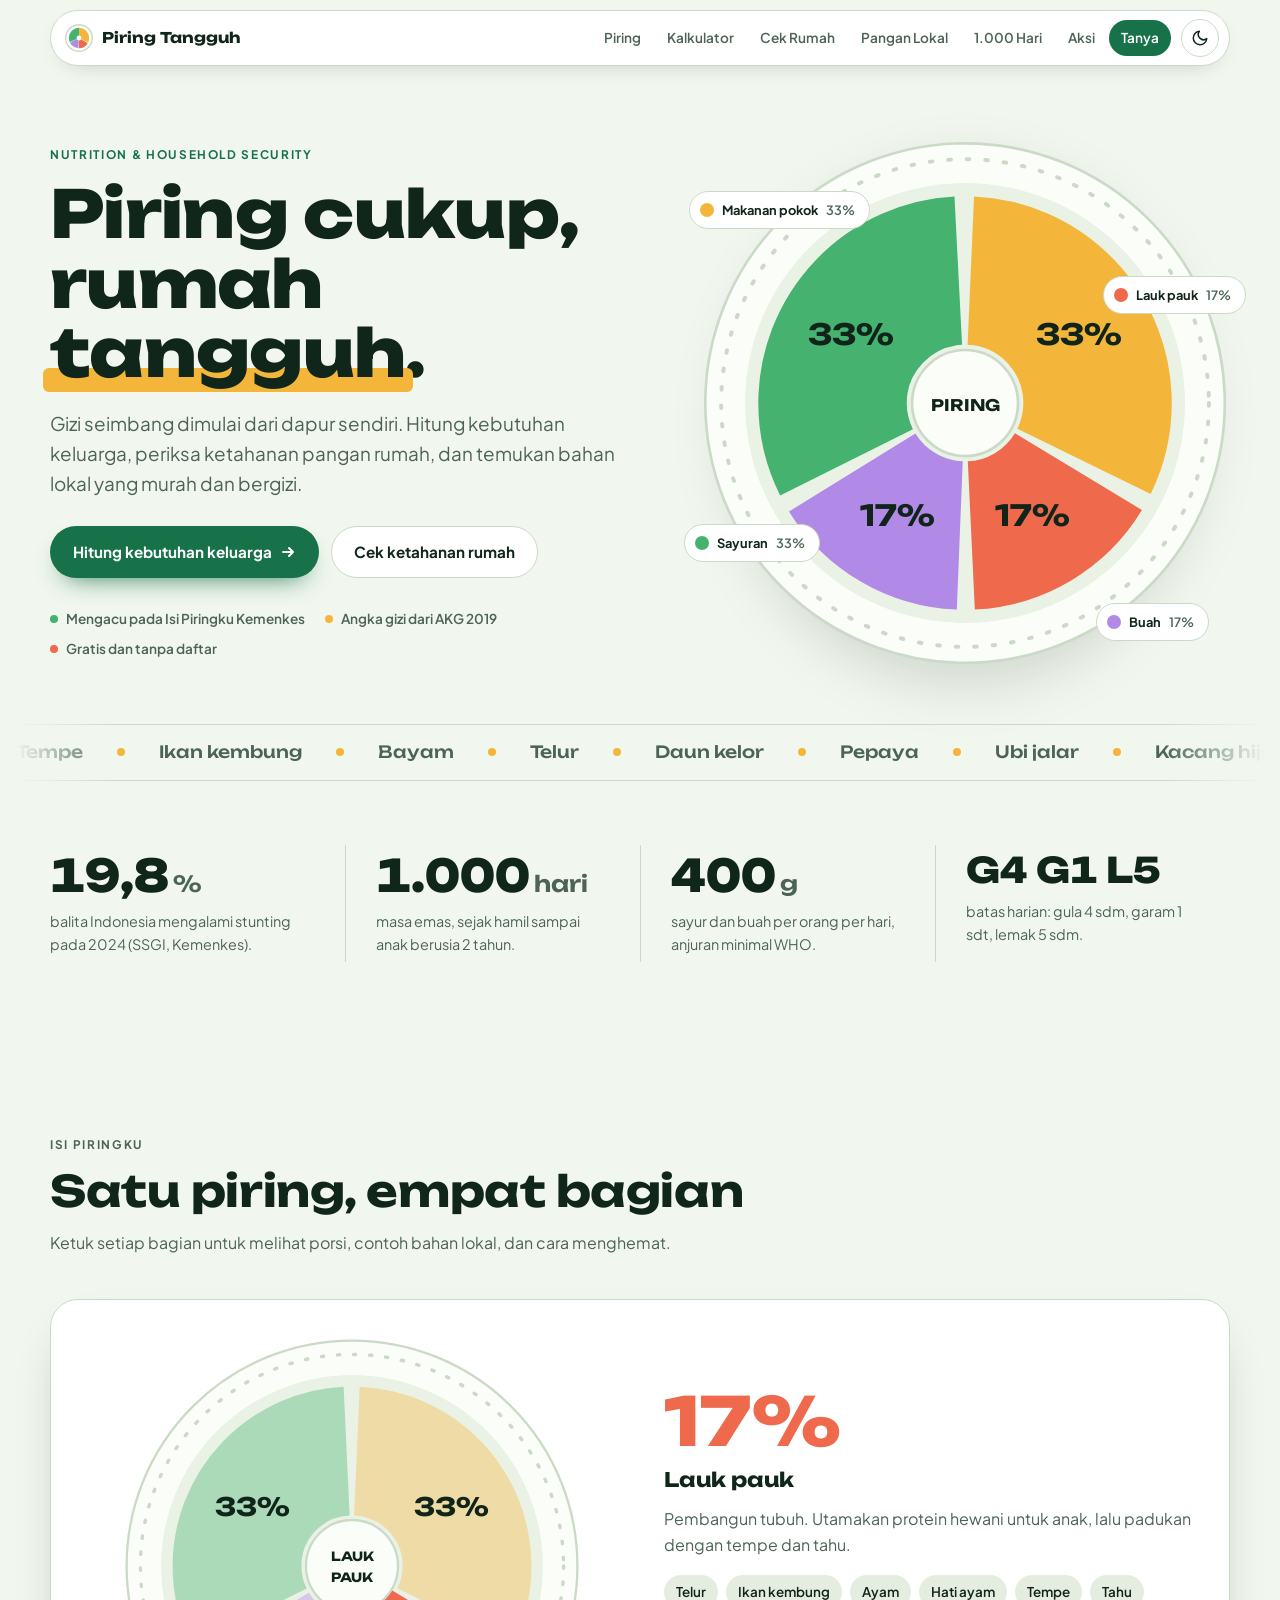
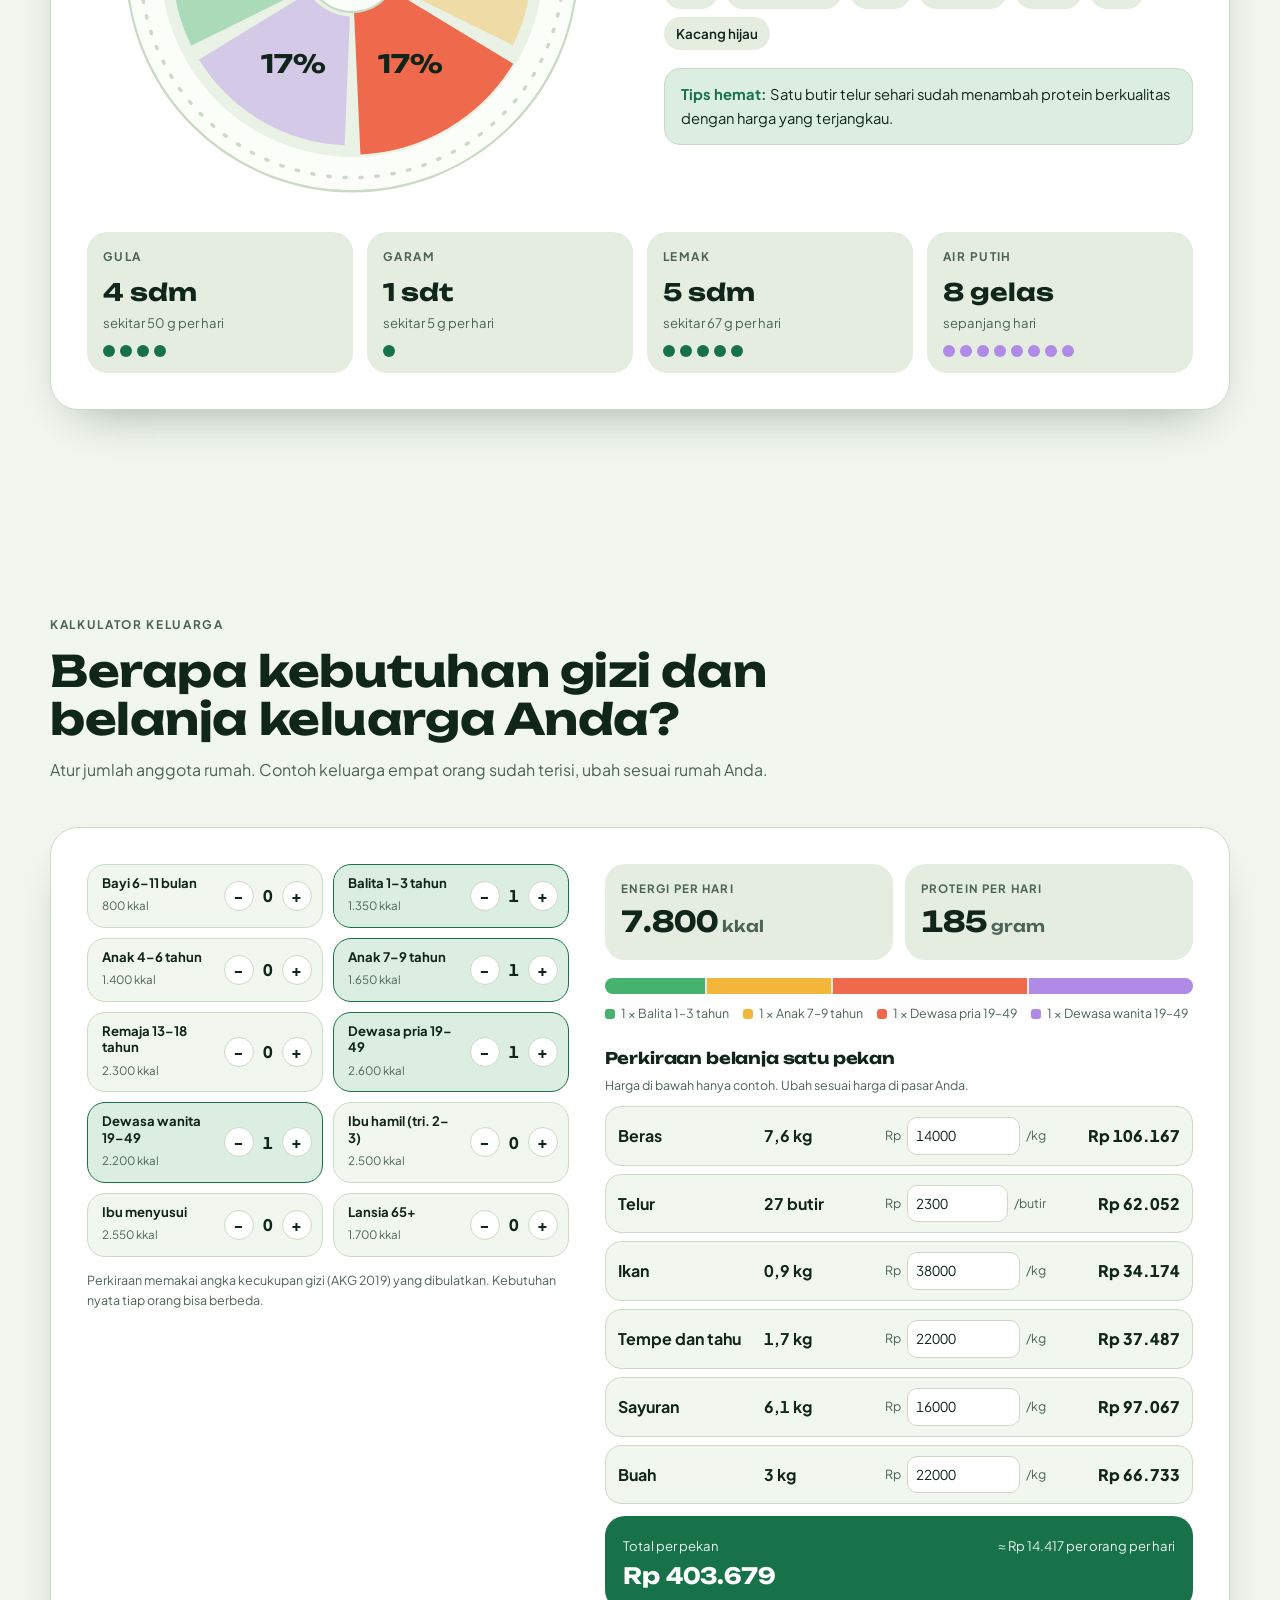
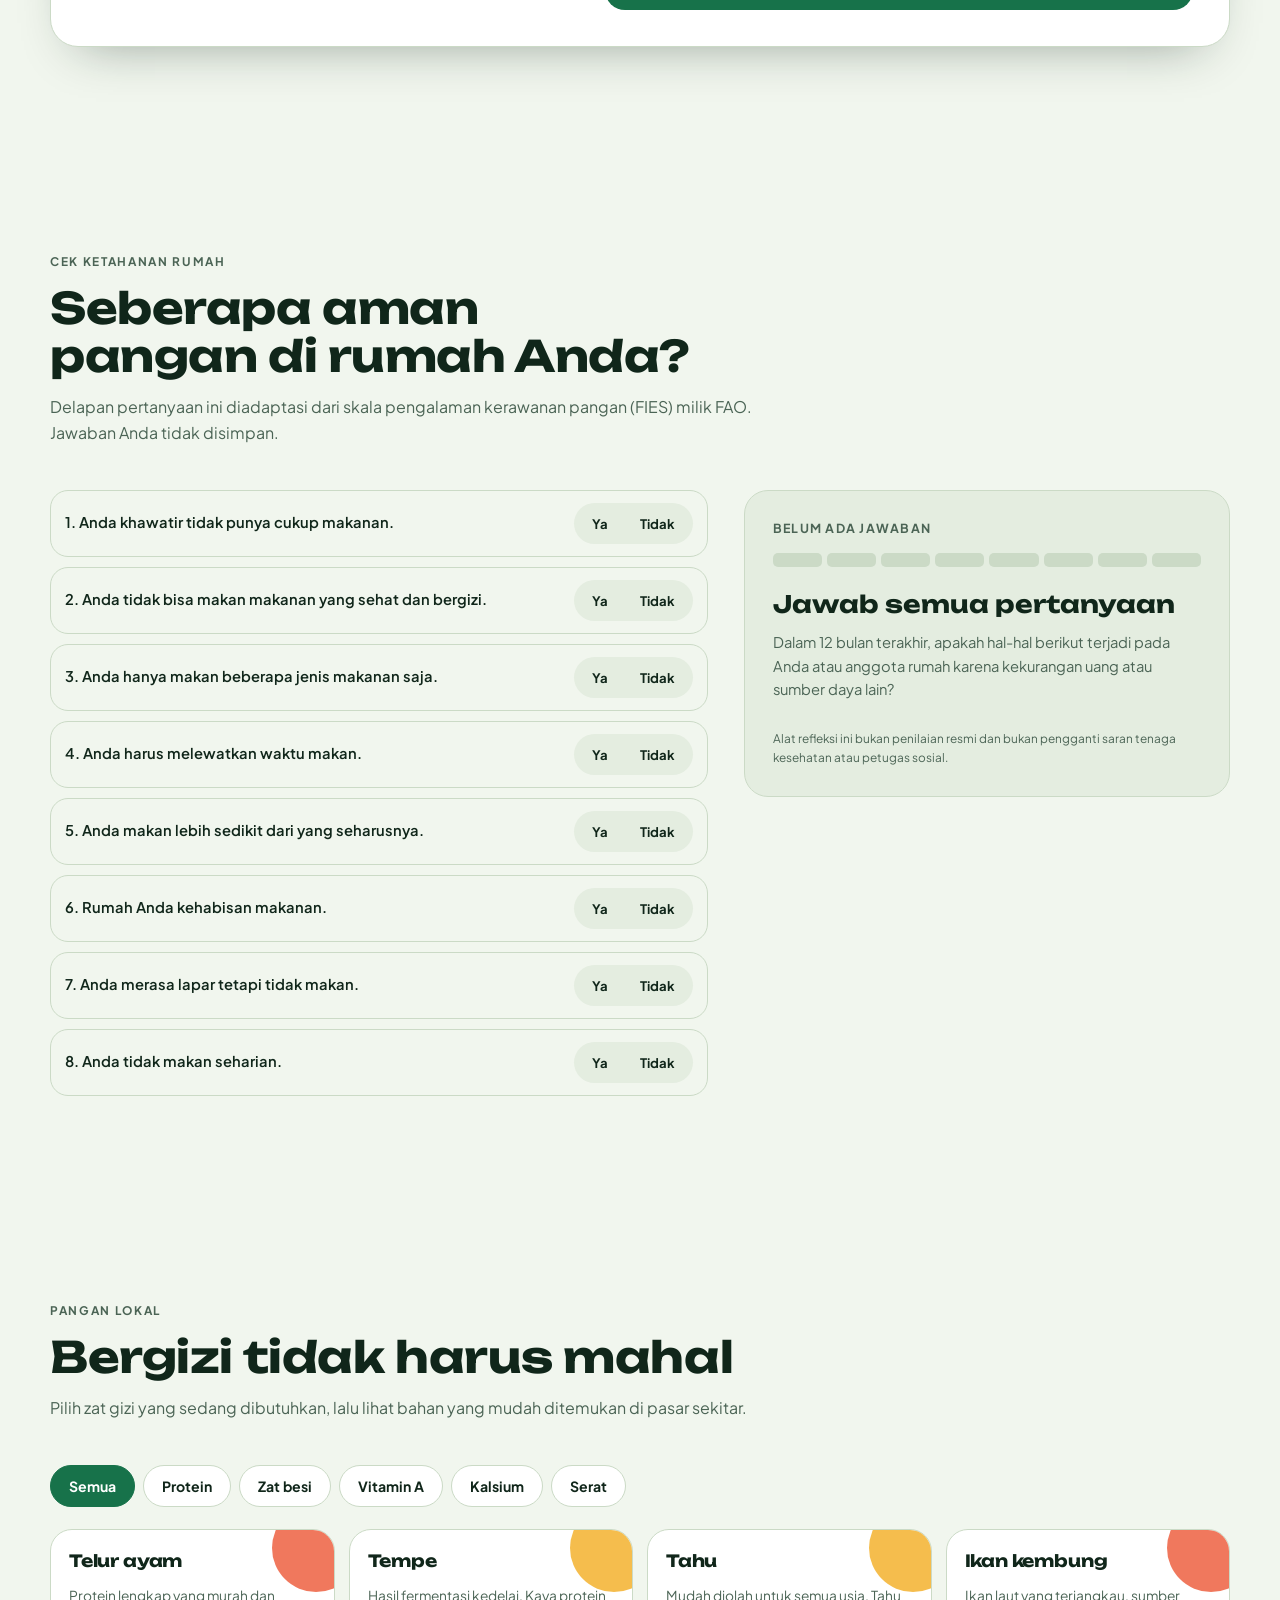
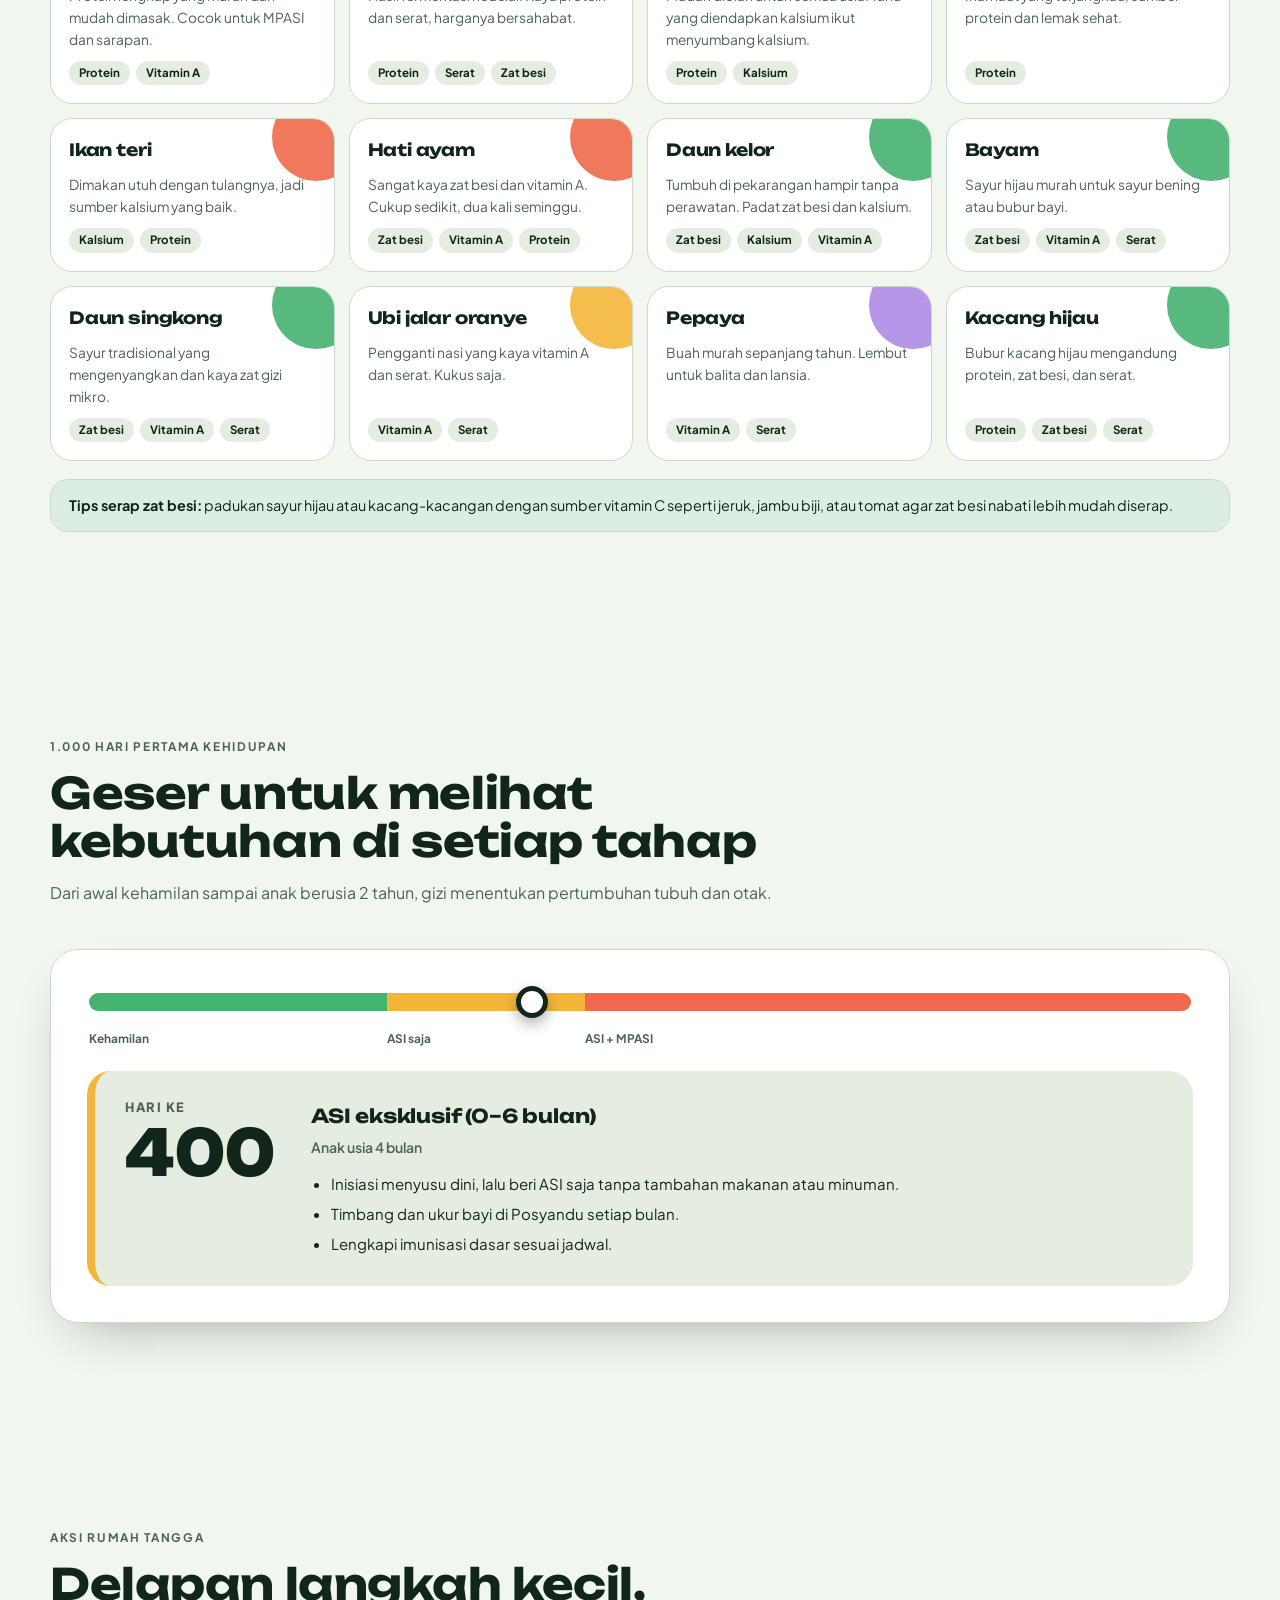
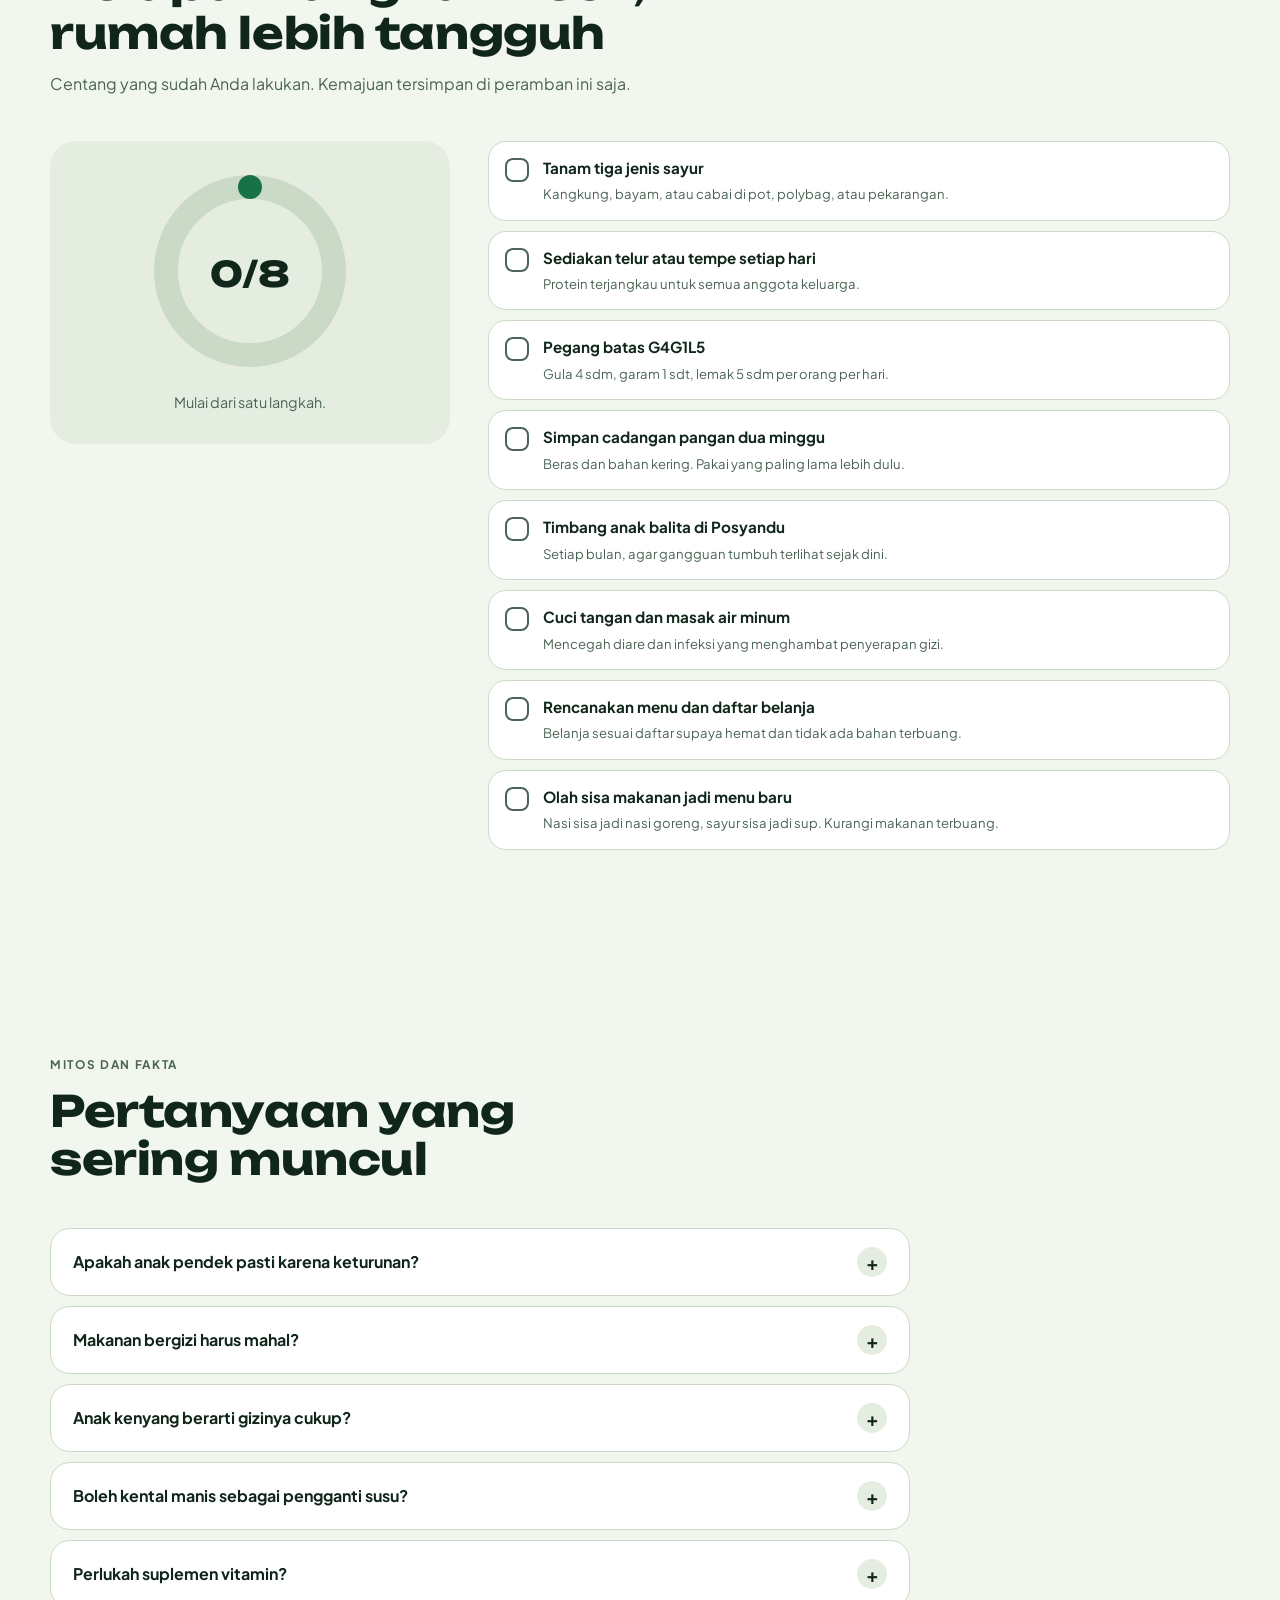
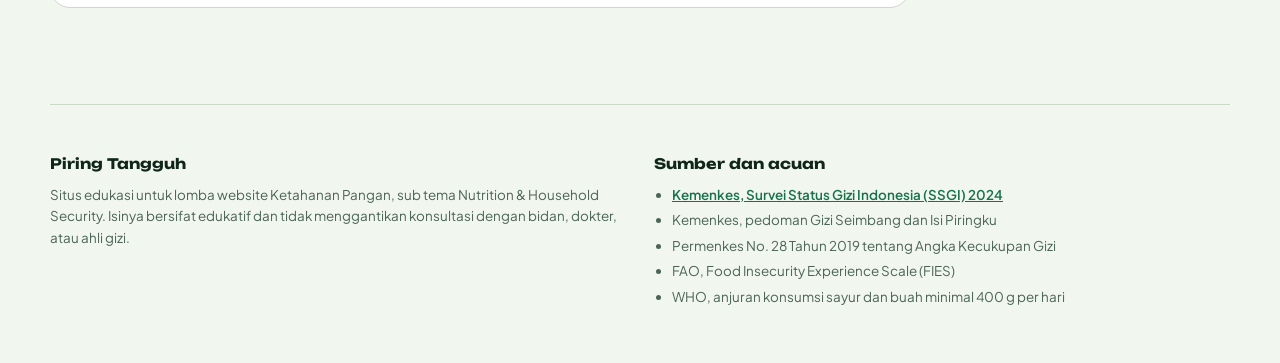
==== piringTangguh.html @ 9adee890 "namefix" ====
<!doctype html>
<html lang="id">
<head>
<meta charset="utf-8">
<meta name="viewport" content="width=device-width,initial-scale=1,viewport-fit=cover">
<title>Piring Tangguh</title>
<meta name="claude:viewport-fit-sides" content="cover">
<link rel="preconnect" href="https://fonts.googleapis.com">
<link rel="preconnect" href="https://fonts.gstatic.com" crossorigin>
<link href="https://fonts.googleapis.com/css2?family=Plus+Jakarta+Sans:wght@400;500;600;700;800&family=Unbounded:wght@500;700;800&display=swap" rel="stylesheet">
<link rel="stylesheet" href="style.css">
</head>
<body>
<header class="nav wrap">
  <a class="brand" href="#beranda" aria-label="Piring Tangguh, ke atas">
    <svg viewBox="0 0 40 40" aria-hidden="true"><circle cx="20" cy="20" r="19" fill="var(--plate)" stroke="var(--line)" stroke-width="2"/><g transform="rotate(-90 20 20)" fill="none" stroke-width="11"><circle cx="20" cy="20" r="9" pathLength="100" stroke="var(--c-pokok)" stroke-dasharray="32 100"/><circle cx="20" cy="20" r="9" pathLength="100" stroke="var(--c-lauk)" stroke-dasharray="16 100" stroke-dashoffset="-33"/><circle cx="20" cy="20" r="9" pathLength="100" stroke="var(--c-buah)" stroke-dasharray="16 100" stroke-dashoffset="-50"/><circle cx="20" cy="20" r="9" pathLength="100" stroke="var(--c-sayur)" stroke-dasharray="32 100" stroke-dashoffset="-67"/></g></svg>
    Piring Tangguh
  </a>
  <nav class="links" aria-label="Navigasi bagian">
    <a href="#piring">Piring</a>
    <a href="#kalkulator">Kalkulator</a>
    <a href="#cek">Cek Rumah</a>
    <a href="#lokal">Pangan Lokal</a>
    <a href="#hpk">1.000 Hari</a>
    <a href="#aksi">Aksi</a>
    <a href="#tanya">Tanya</a>
  </nav>
  <button class="theme" id="themeBtn" type="button" aria-label="Ganti tema terang atau gelap"></button>
</header>

<main class="wrap">
  <section class="hero" id="beranda" style="padding-bottom:clamp(28px,5vw,56px)">
    <div>
      <p class="eyebrow">Nutrition &amp; Household Security</p>
      <h1>Piring cukup, rumah <span class="hl">tangguh</span>.</h1>
      <p class="lead">Gizi seimbang dimulai dari dapur sendiri. Hitung kebutuhan keluarga, periksa ketahanan pangan rumah, dan temukan bahan lokal yang murah dan bergizi.</p>
      <div class="cta">
        <a class="btn primary" href="#kalkulator">Hitung kebutuhan keluarga <svg viewBox="0 0 16 16" fill="none" stroke="currentColor" stroke-width="2" stroke-linecap="round" stroke-linejoin="round"><path d="M3 8h10M9 4l4 4-4 4"/></svg></a>
        <a class="btn ghost" href="#cek">Cek ketahanan rumah</a>
      </div>
      <ul class="proof">
        <li><i></i>Mengacu pada Isi Piringku Kemenkes</li>
        <li><i style="background:var(--c-pokok)"></i>Angka gizi dari AKG 2019</li>
        <li><i style="background:var(--c-lauk)"></i>Gratis dan tanpa daftar</li>
      </ul>
    </div>
    <div class="hero-plate" id="heroPlate">
      <span class="chip" style="left:-2%;top:10%;--d:0s"><b style="background:var(--c-pokok)"></b>Makanan pokok <span>33%</span></span>
      <span class="chip" style="right:-3%;top:26%;--d:-2s"><b style="background:var(--c-lauk)"></b>Lauk pauk <span>17%</span></span>
      <span class="chip" style="left:-3%;bottom:20%;--d:-1s"><b style="background:var(--c-sayur)"></b>Sayuran <span>33%</span></span>
      <span class="chip" style="right:4%;bottom:5%;--d:-3s"><b style="background:var(--c-buah)"></b>Buah <span>17%</span></span>
    </div>
  </section>
</main>

<div class="ticker" aria-hidden="true"><div class="ticker-track" id="ticker"></div></div>

<main class="wrap">
  <div class="stats">
    <div class="stat"><strong><span data-count="19.8" data-dec="1">19,8</span><small>%</small></strong><p>balita Indonesia mengalami stunting pada 2024 (SSGI, Kemenkes).</p></div>
    <div class="stat"><strong><span data-count="1000" data-dec="0">1.000</span><small>hari</small></strong><p>masa emas, sejak hamil sampai anak berusia 2 tahun.</p></div>
    <div class="stat"><strong><span data-count="400" data-dec="0">400</span><small>g</small></strong><p>sayur dan buah per orang per hari, anjuran minimal WHO.</p></div>
    <div class="stat"><strong style="font-size:clamp(1.4rem,3vw,2.2rem)">G4 G1 L5</strong><p>batas harian: gula 4 sdm, garam 1 sdt, lemak 5 sdm.</p></div>
  </div>

  <!-- PLATE -->
  <section id="piring">
    <div class="head reveal"><p class="eyebrow">Isi Piringku</p><h2>Satu piring, empat bagian</h2><p>Ketuk setiap bagian untuk melihat porsi, contoh bahan lokal, dan cara menghemat.</p></div>
    <div class="panel reveal">
      <div class="plate-grid">
        <div class="plate-box"><svg id="bigPlate" class="plate" viewBox="0 0 400 400" role="group" aria-label="Piring dengan empat bagian"></svg></div>
        <div class="detail" id="detail" aria-live="polite"></div>
      </div>
      <div class="limits">
        <div class="limit"><h4>Gula</h4><strong>4 sdm</strong><small>sekitar 50 g per hari</small><div class="dots" data-n="4"></div></div>
        <div class="limit"><h4>Garam</h4><strong>1 sdt</strong><small>sekitar 5 g per hari</small><div class="dots" data-n="1"></div></div>
        <div class="limit"><h4>Lemak</h4><strong>5 sdm</strong><small>sekitar 67 g per hari</small><div class="dots" data-n="5"></div></div>
        <div class="limit"><h4>Air putih</h4><strong>8 gelas</strong><small>sepanjang hari</small><div class="dots w" data-n="8"></div></div>
      </div>
    </div>
  </section>

  <!-- CALCULATOR -->
  <section id="kalkulator">
    <div class="head reveal"><p class="eyebrow">Kalkulator keluarga</p><h2>Berapa kebutuhan gizi dan belanja keluarga Anda?</h2><p>Atur jumlah anggota rumah. Contoh keluarga empat orang sudah terisi, ubah sesuai rumah Anda.</p></div>
    <div class="panel reveal">
      <div class="calc">
        <div>
          <div class="members" id="members"></div>
          <p style="margin-top:14px;font-size:.78rem;color:var(--muted)">Perkiraan memakai angka kecukupan gizi (AKG 2019) yang dibulatkan. Kebutuhan nyata tiap orang bisa berbeda.</p>
        </div>
        <div>
          <div class="sum">
            <div><small>Energi per hari</small><strong><span id="kcal" data-v="0">0</span><em>kkal</em></strong></div>
            <div><small>Protein per hari</small><strong><span id="prot" data-v="0">0</span><em>gram</em></strong></div>
          </div>
          <div class="share" id="share" aria-hidden="true"></div>
          <ul class="legend" id="legend"></ul>
          <div class="shop">
            <h3>Perkiraan belanja satu pekan</h3>
            <p class="note">Harga di bawah hanya contoh. Ubah sesuai harga di pasar Anda.</p>
            <div class="rows" id="rows"></div>
            <div class="total"><div><span>Total per pekan</span><br><strong id="tot" data-v="0">Rp 0</strong></div><span id="perhead"></span></div>
          </div>
        </div>
      </div>
    </div>
  </section>

  <!-- SELF CHECK -->
  <section id="cek">
    <div class="head reveal"><p class="eyebrow">Cek ketahanan rumah</p><h2>Seberapa aman pangan di rumah Anda?</h2><p>Delapan pertanyaan ini diadaptasi dari skala pengalaman kerawanan pangan (FIES) milik FAO. Jawaban Anda tidak disimpan.</p></div>
    <div class="check reveal">
      <form class="qs" id="qs" onsubmit="return false"></form>
      <aside class="result" id="result" aria-live="polite">
        <div class="score" id="score">Belum ada jawaban</div>
        <div class="meter" id="meter"><i></i><i></i><i></i><i></i><i></i><i></i><i></i><i></i></div>
        <div class="lvl" id="lvl">Jawab semua pertanyaan</div>
        <p class="desc" id="desc">Dalam 12 bulan terakhir, apakah hal-hal berikut terjadi pada Anda atau anggota rumah karena kekurangan uang atau sumber daya lain?</p>
        <ul id="steps"></ul>
        <p class="fine">Alat refleksi ini bukan penilaian resmi dan bukan pengganti saran tenaga kesehatan atau petugas sosial.</p>
      </aside>
    </div>
  </section>

  <!-- LOCAL FOODS -->
  <section id="lokal">
    <div class="head reveal"><p class="eyebrow">Pangan lokal</p><h2>Bergizi tidak harus mahal</h2><p>Pilih zat gizi yang sedang dibutuhkan, lalu lihat bahan yang mudah ditemukan di pasar sekitar.</p></div>
    <div class="reveal">
      <div class="filters" id="filters" role="group" aria-label="Filter zat gizi"></div>
      <div class="foods" id="foods"></div>
      <p class="vitc"><b>Tips serap zat besi:</b> padukan sayur hijau atau kacang-kacangan dengan sumber vitamin C seperti jeruk, jambu biji, atau tomat agar zat besi nabati lebih mudah diserap.</p>
    </div>
  </section>

  <!-- 1000 DAYS -->
  <section id="hpk">
    <div class="head reveal"><p class="eyebrow">1.000 hari pertama kehidupan</p><h2>Geser untuk melihat kebutuhan di setiap tahap</h2><p>Dari awal kehamilan sampai anak berusia 2 tahun, gizi menentukan pertumbuhan tubuh dan otak.</p></div>
    <div class="panel hpk reveal">
      <div class="track-wrap">
        <label for="day" class="sr">Hari ke berapa dalam 1.000 hari pertama</label>
        <input type="range" id="day" min="1" max="1000" value="400">
        <div class="phases" aria-hidden="true"><span style="width:27%">Kehamilan</span><span style="width:18%">ASI saja</span><span style="width:55%">ASI + MPASI</span></div>
      </div>
      <div class="hpk-card" id="hpkCard"></div>
    </div>
  </section>

  <!-- ACTIONS -->
  <section id="aksi">
    <div class="head reveal"><p class="eyebrow">Aksi rumah tangga</p><h2>Delapan langkah kecil, rumah lebih tangguh</h2><p>Centang yang sudah Anda lakukan. Kemajuan tersimpan di peramban ini saja.</p></div>
    <div class="actions reveal">
      <div class="ring-box" id="ringBox">
        <div class="ring"><svg viewBox="0 0 100 100" aria-hidden="true"><circle class="bg" cx="50" cy="50" r="42"/><circle class="fg" id="ringFg" cx="50" cy="50" r="42" pathLength="100" stroke-dasharray="0 100"/></svg><div class="num" id="ringNum">0/8</div></div>
        <p id="ringTxt">Mulai dari satu langkah.</p>
      </div>
      <ul class="todo" id="todo"></ul>
    </div>
  </section>

  <!-- FAQ -->
  <section id="tanya">
    <div class="head reveal"><p class="eyebrow">Mitos dan fakta</p><h2>Pertanyaan yang sering muncul</h2></div>
    <div class="faq reveal" id="faq"></div>
  </section>
</main>

<footer class="wrap">
  <div>
    <h4>Piring Tangguh</h4>
    <p>Situs edukasi untuk lomba website Ketahanan Pangan, sub tema Nutrition &amp; Household Security. Isinya bersifat edukatif dan tidak menggantikan konsultasi dengan bidan, dokter, atau ahli gizi.</p>
  </div>
  <div>
    <h4>Sumber dan acuan</h4>
    <ul>
      <li><a href="https://www.kemkes.go.id/eng/ssgi-2024-prevalensi-stunting-nasional-turun-menjadi-198" target="_blank" rel="noopener">Kemenkes, Survei Status Gizi Indonesia (SSGI) 2024</a></li>
      <li>Kemenkes, pedoman Gizi Seimbang dan Isi Piringku</li>
      <li>Permenkes No. 28 Tahun 2019 tentang Angka Kecukupan Gizi</li>
      <li>FAO, Food Insecurity Experience Scale (FIES)</li>
      <li>WHO, anjuran konsumsi sayur dan buah minimal 400 g per hari</li>
    </ul>
  </div>
</footer>

<script src="script.js" defer></script>
</body>
</html>
---- style.css ----
:root{color-scheme:light;box-sizing:border-box;padding-top:env(safe-area-inset-top,0px);padding-bottom:env(safe-area-inset-bottom,0px)}html{scroll-padding-top:env(safe-area-inset-top,0px)}body{margin:0;padding:0;font:14px -apple-system,BlinkMacSystemFont,sans-serif;background:#fff;color:#000}img{max-width:100%}[hidden]:not([hidden=until-found i]){display:none!important}


/* Layout: floating pill nav → split hero (copy | drawing plate) → food ticker → stat strip → tool panels
   (interactive plate, family calculator, self-check, local foods, 1000-day slider, action list, FAQ) → sources. */
:root{
  --bg:#F1F6EE; --surface:#FFFFFF; --surface2:#E4EDE0; --fg:#10261A; --muted:#4B6455; --line:#CBDAC6;
  --accent:#17724A; --on-accent:#FFFFFF; --accent-soft:#DCEEE2; --sun:#F4B63A;
  --c-pokok:#F4B63A; --c-lauk:#EF6A4C; --c-buah:#B08AE6; --c-sayur:#45B26F; --ink:#10241A;
  --ok:#2E9B5F; --warn:#E3A21A; --risk:#E0622F; --bad:#C23A2B;
  --plate:#FBFDF9; --plate-in:#EAF2E6; --shadow:0 22px 50px -28px rgba(16,38,26,.45);
  --f-display:'Unbounded','Plus Jakarta Sans',system-ui,sans-serif;
  --f-body:'Plus Jakarta Sans',system-ui,-apple-system,'Segoe UI',sans-serif;
}
@media (prefers-color-scheme: dark){
  :root:not([data-theme="light"]){
    --bg:#0A1711; --surface:#112419; --surface2:#173023; --fg:#E6F1E8; --muted:#9CB4A5; --line:#244034;
    --accent:#5BD69A; --on-accent:#06160D; --accent-soft:#143325; --plate:#14291E; --plate-in:#0E2017;
    --shadow:0 22px 50px -28px rgba(0,0,0,.85); color-scheme:dark;
  }
}
:root[data-theme="dark"]{
  --bg:#0A1711; --surface:#112419; --surface2:#173023; --fg:#E6F1E8; --muted:#9CB4A5; --line:#244034;
  --accent:#5BD69A; --on-accent:#06160D; --accent-soft:#143325; --plate:#14291E; --plate-in:#0E2017;
  --shadow:0 22px 50px -28px rgba(0,0,0,.85); color-scheme:dark;
}

*{box-sizing:border-box}
html{scroll-behavior:smooth;scroll-padding-top:96px}
body{
  margin:0;padding-block:0;
  padding-left:max(16px,env(safe-area-inset-left,0px));padding-right:max(16px,env(safe-area-inset-right,0px));
  background:var(--bg);color:var(--fg);font-family:var(--f-body);font-size:16px;line-height:1.6;
  -webkit-font-smoothing:antialiased;overflow-x:hidden;
}
body::before{content:"";position:fixed;inset:0 0 auto;height:env(safe-area-inset-top,0px);z-index:30;background:var(--bg)}
.wrap{max-width:1180px;margin-inline:auto}
h1,h2,h3{margin:0;font-family:var(--f-display);text-wrap:balance;letter-spacing:-.01em}
p{margin:0}
a{color:inherit}
:focus-visible{outline:3px solid var(--accent);outline-offset:3px;border-radius:8px}
button{font:inherit;color:inherit;cursor:pointer}
.eyebrow{font-size:.74rem;font-weight:700;letter-spacing:.14em;text-transform:uppercase;color:var(--accent)}
.sr{position:absolute;width:1px;height:1px;overflow:hidden;clip:rect(0 0 0 0);white-space:nowrap}

/* ---------- nav ---------- */
.nav{position:sticky;top:calc(env(safe-area-inset-top,0px) + 10px);z-index:20;margin-top:10px;
  display:flex;align-items:center;gap:10px;flex-wrap:wrap;padding:8px 10px 8px 14px;
  border:1px solid var(--line);border-radius:28px;
  background:var(--surface);box-shadow:0 8px 24px -16px rgba(16,38,26,.35);contain:layout paint}
.brand{display:flex;align-items:center;gap:9px;font-family:var(--f-display);font-weight:700;font-size:.92rem;text-decoration:none;white-space:nowrap}
.brand svg{width:28px;height:28px;flex:none}
.links{display:flex;gap:2px;overflow-x:auto;scrollbar-width:none;margin-left:auto;min-width:0}
.links::-webkit-scrollbar{display:none}
.links a{padding:7px 12px;border-radius:999px;text-decoration:none;font-size:.85rem;font-weight:600;color:var(--muted);white-space:nowrap;transition:background .25s,color .25s}
.links a:hover{color:var(--fg);background:var(--surface2)}
.links a.on{background:var(--accent);color:var(--on-accent)}
.theme{flex:none;width:38px;height:38px;border-radius:50%;border:1px solid var(--line);background:var(--surface);display:grid;place-items:center;transition:transform .3s}
.theme:hover{transform:rotate(25deg)}
.theme svg{width:18px;height:18px}
@media (max-width:860px){.links{order:3;width:100%;margin-left:0}.theme{margin-left:auto}}

/* ---------- hero ---------- */
.hero{display:grid;grid-template-columns:1.05fr .95fr;gap:clamp(24px,5vw,64px);align-items:center;padding-block:clamp(36px,6vw,72px) clamp(28px,5vw,56px)}
.hero h1{font-weight:800;font-size:clamp(2.1rem,5.6vw,4.1rem);line-height:1.06;margin-top:14px}
.hl{position:relative;white-space:nowrap;z-index:0}
.hl::after{content:"";position:absolute;left:-2%;right:-2%;bottom:.02em;height:.36em;z-index:-1;border-radius:6px;
  background:var(--sun);transform-origin:left;animation:sweep .9s .5s cubic-bezier(.2,.8,.2,1) backwards}
@keyframes sweep{from{transform:scaleX(0)}}
.hero p.lead{margin-top:20px;font-size:clamp(1rem,1.6vw,1.18rem);color:var(--muted);max-width:52ch}
.cta{display:flex;flex-wrap:wrap;gap:12px;margin-top:28px}
.btn{display:inline-flex;align-items:center;gap:8px;padding:13px 22px;border-radius:999px;font-weight:700;font-size:.95rem;text-decoration:none;border:1.5px solid transparent;transition:transform .25s,box-shadow .25s,background .25s}
.btn.primary{background:var(--accent);color:var(--on-accent);box-shadow:0 12px 26px -14px var(--accent)}
.btn.primary:hover{transform:translateY(-3px);box-shadow:0 18px 30px -14px var(--accent)}
.btn.ghost{border-color:var(--line);background:var(--surface)}
.btn.ghost:hover{transform:translateY(-3px);border-color:var(--accent)}
.btn svg{width:16px;height:16px;transition:transform .25s}
.btn:hover svg{transform:translateX(4px)}
.proof{display:flex;flex-wrap:wrap;gap:8px 20px;margin:30px 0 0;padding:0;list-style:none;font-size:.85rem;color:var(--muted);font-weight:600}
.proof li{display:flex;align-items:center;gap:8px}
.proof i{width:8px;height:8px;border-radius:50%;background:var(--c-sayur)}

.hero-plate{position:relative;width:100%;max-width:540px;justify-self:center;aspect-ratio:1}
.hero-plate::before{content:"";position:absolute;inset:6% 6% -2%;border-radius:50%;background:rgba(16,38,26,.16);filter:blur(28px);z-index:0}
.hero-plate svg.plate{position:relative;z-index:1;width:100%;height:100%;display:block;overflow:visible}
.chip{position:absolute;display:flex;align-items:center;gap:8px;padding:8px 14px 8px 10px;border-radius:999px;
  background:var(--surface);border:1px solid var(--line);box-shadow:var(--shadow);font-size:.8rem;font-weight:700;
  animation:float 6s ease-in-out infinite alternate;animation-delay:var(--d,0s);will-change:transform;z-index:2}
.chip b{width:14px;height:14px;border-radius:50%;flex:none}
.chip span{color:var(--muted);font-weight:600}
@keyframes float{from{transform:translateY(-6px)}to{transform:translateY(8px)}}
@media (max-width:900px){.hero{grid-template-columns:1fr}.hero-plate{max-width:420px}}
@media (max-width:480px){.chip{font-size:.7rem;padding:6px 10px 6px 8px}}

.plate .seg{animation:draw 1s cubic-bezier(.2,.8,.2,1) var(--delay,0s) backwards;transition:stroke-width .35s cubic-bezier(.2,.8,.2,1),opacity .3s}
@keyframes draw{from{stroke-dasharray:0 100}}
.plate text{font-family:var(--f-display);font-weight:700;fill:var(--ink);pointer-events:none}

/* ---------- ticker ---------- */
.ticker{overflow:hidden;border-block:1px solid var(--line);padding-block:14px;
  -webkit-mask-image:linear-gradient(90deg,transparent,#000 8%,#000 92%,transparent);mask-image:linear-gradient(90deg,transparent,#000 8%,#000 92%,transparent)}
.ticker-track{display:flex;gap:34px;width:max-content;animation:tick 46s linear infinite;will-change:transform}
.ticker span{display:flex;align-items:center;gap:34px;font-family:var(--f-display);font-weight:500;font-size:1.05rem;color:var(--muted);white-space:nowrap}
.ticker span::after{content:"";width:8px;height:8px;border-radius:50%;background:var(--sun)}
@keyframes tick{to{transform:translateX(-50%)}}

/* ---------- stats ---------- */
.stats{display:grid;grid-template-columns:repeat(4,1fr);padding-block:clamp(36px,6vw,64px)}
.stat{padding:6px clamp(14px,2.4vw,30px);border-left:1px solid var(--line);min-width:0}
.stat:first-child{border-left:0;padding-left:0}
.stat strong{display:block;font-family:var(--f-display);font-weight:800;font-size:clamp(1.8rem,3.6vw,2.8rem);line-height:1.1;font-variant-numeric:tabular-nums}
.stat strong small{font-size:.5em;font-weight:600;color:var(--muted);margin-left:4px}
.stat p{margin-top:10px;color:var(--muted);font-size:.9rem}
@media (max-width:860px){.stats{grid-template-columns:1fr 1fr;gap:28px 0}.stat:nth-child(3){border-left:0;padding-left:0}}

/* ---------- sections ---------- */
section{padding-block:clamp(48px,8vw,96px)}
.head{max-width:62ch;margin-bottom:clamp(26px,4vw,44px)}
.head h2{font-size:clamp(1.6rem,3.8vw,2.7rem);line-height:1.12;font-weight:700;margin-top:12px}
.head p{margin-top:14px;color:var(--muted)}
.panel{background:var(--surface);border:1px solid var(--line);border-radius:28px;padding:clamp(18px,3vw,36px);box-shadow:var(--shadow)}
.reveal{min-width:0}
.reveal.pre{opacity:0;transform:translate3d(0,26px,0)}
.reveal.pre.in{opacity:1;transform:none;transition:opacity .7s ease,transform .7s cubic-bezier(.2,.8,.2,1)}
@media (prefers-reduced-motion: reduce){
  .reveal.pre{opacity:1;transform:none}
  .chip,.ticker-track,.plate .seg,.hl::after{animation:none!important}
  html{scroll-behavior:auto}
}

/* plate section */
.plate-grid{display:grid;grid-template-columns:minmax(0,1fr) minmax(0,1fr);gap:clamp(20px,4vw,48px);align-items:center}
.plate-box{max-width:460px;width:100%;justify-self:center}
.plate-box svg{width:100%;height:auto;display:block;overflow:visible}
#bigPlate .seg{cursor:pointer}
#bigPlate .seg.on{stroke-width:128}
#bigPlate.has-sel .seg:not(.on){opacity:.38}
.detail{min-width:0}
.detail .pct{font-family:var(--f-display);font-weight:800;font-size:clamp(2.6rem,6vw,4.2rem);line-height:1}
.detail h3{font-size:1.25rem;margin-top:10px}
.detail .why{margin-top:10px;color:var(--muted)}
.tags{display:flex;flex-wrap:wrap;gap:8px;margin:18px 0 0;padding:0;list-style:none}
.tags li{padding:6px 12px;border-radius:999px;background:var(--surface2);font-size:.84rem;font-weight:600}
.tip{margin-top:18px;padding:14px 16px;border-radius:16px;background:var(--accent-soft);font-size:.92rem;border:1px solid var(--line)}
.tip b{color:var(--accent)}
.detail-in{animation:swap .45s cubic-bezier(.2,.8,.2,1)}
@keyframes swap{from{opacity:0;transform:translateY(10px)}}
.limits{display:grid;grid-template-columns:repeat(4,1fr);gap:14px;margin-top:clamp(22px,4vw,36px)}
.limit{padding:16px;border-radius:20px;background:var(--surface2);min-width:0}
.limit h4{margin:0;font-size:.74rem;letter-spacing:.12em;text-transform:uppercase;color:var(--muted)}
.limit strong{display:block;font-family:var(--f-display);font-size:1.5rem;margin-top:6px}
.limit small{display:block;color:var(--muted);font-size:.82rem}
.dots{display:flex;flex-wrap:wrap;gap:5px;margin-top:12px}
.dots i{width:12px;height:12px;border-radius:50%;background:var(--accent);animation:pop .4s cubic-bezier(.3,1.6,.5,1) backwards;animation-delay:calc(var(--i)*70ms + .2s)}
.dots.w i{background:var(--c-buah)}
@keyframes pop{from{transform:scale(0)}}
@media (max-width:860px){.plate-grid{grid-template-columns:1fr}.limits{grid-template-columns:1fr 1fr}}

/* calculator */
.calc{display:grid;grid-template-columns:minmax(0,.9fr) minmax(0,1.1fr);gap:clamp(18px,3vw,36px)}
.members{display:grid;grid-template-columns:1fr 1fr;gap:10px;align-content:start}
.member{display:flex;align-items:center;justify-content:space-between;gap:8px;padding:10px 10px 10px 14px;border:1px solid var(--line);border-radius:18px;background:var(--bg);min-width:0;transition:border-color .25s,background .25s}
.member.has{border-color:var(--accent);background:var(--accent-soft)}
.member div.lbl{min-width:0}
.member b{display:block;font-size:.82rem;line-height:1.25}
.member small{color:var(--muted);font-size:.72rem}
.step{display:flex;align-items:center;gap:4px;flex:none}
.step button{width:30px;height:30px;border-radius:50%;border:1px solid var(--line);background:var(--surface);font-weight:800;line-height:1;transition:background .2s,transform .15s}
.step button:hover{background:var(--accent);color:var(--on-accent)}
.step button:active{transform:scale(.88)}
.step output{min-width:20px;text-align:center;font-weight:800;font-variant-numeric:tabular-nums}
.sum{display:grid;grid-template-columns:1fr 1fr;gap:12px}
.sum div{padding:16px;border-radius:20px;background:var(--surface2)}
.sum small{display:block;font-size:.72rem;font-weight:700;letter-spacing:.1em;text-transform:uppercase;color:var(--muted)}
.sum strong{font-family:var(--f-display);font-size:clamp(1.3rem,2.6vw,1.8rem);font-variant-numeric:tabular-nums}
.sum strong em{font-style:normal;font-size:.55em;color:var(--muted);font-weight:600;margin-left:4px}
.share{display:flex;height:16px;border-radius:99px;overflow:hidden;gap:2px;margin-top:18px;background:var(--surface2)}
.share i{display:block;min-width:4px;transition:flex-grow .6s cubic-bezier(.2,.8,.2,1)}
.legend{display:flex;flex-wrap:wrap;gap:6px 14px;margin:10px 0 0;padding:0;list-style:none;font-size:.78rem;color:var(--muted)}
.legend li{display:flex;align-items:center;gap:6px}
.legend i{width:10px;height:10px;border-radius:3px}
.shop{margin-top:22px}
.shop h3{font-size:1rem}
.shop .note{font-size:.78rem;color:var(--muted);margin-top:4px}
.rows{margin-top:10px;display:grid;gap:8px}
.row{display:grid;grid-template-columns:1.1fr .9fr 1.3fr 1fr;gap:10px;align-items:center;padding:10px 12px;border-radius:16px;background:var(--bg);border:1px solid var(--line)}
.row .qty{font-weight:700;font-variant-numeric:tabular-nums}
.row .sub{text-align:right;font-weight:800;font-variant-numeric:tabular-nums}
.price{display:flex;align-items:center;gap:6px;font-size:.78rem;color:var(--muted)}
.price input{width:100%;min-width:0;padding:7px 8px;border-radius:10px;border:1px solid var(--line);background:var(--surface);color:var(--fg);font:inherit;font-size:.85rem;font-variant-numeric:tabular-nums}
.total{display:flex;justify-content:space-between;align-items:baseline;gap:10px;flex-wrap:wrap;margin-top:12px;padding:16px 18px;border-radius:20px;background:var(--accent);color:var(--on-accent)}
.total strong{font-family:var(--f-display);font-size:1.4rem;font-variant-numeric:tabular-nums}
.total span{font-size:.82rem;opacity:.9}
@media (max-width:900px){.calc{grid-template-columns:1fr}}
@media (max-width:560px){.row{grid-template-columns:1fr 1fr}.row .price{grid-column:1/-1;order:3}.row .sub{text-align:right}}

/* self-check */
.check{display:grid;grid-template-columns:minmax(0,1.15fr) minmax(0,.85fr);gap:clamp(18px,3vw,36px);align-items:start}
.qs{display:grid;gap:10px}
.q{margin:0;padding:12px 14px;border:1px solid var(--line);border-radius:18px;background:var(--bg);display:flex;align-items:center;justify-content:space-between;gap:12px;min-width:0}
.q legend{display:none}
.q p{font-size:.92rem;font-weight:600;min-width:0}
.yn{display:flex;gap:4px;padding:4px;border-radius:999px;background:var(--surface2);flex:none;position:relative}
.yn input{position:absolute;opacity:0;pointer-events:none}
.yn label{padding:6px 14px;border-radius:999px;font-size:.82rem;font-weight:700;cursor:pointer;transition:background .2s,color .2s}
.yn input:checked+label{background:var(--accent);color:var(--on-accent)}
.yn input.no:checked+label{background:var(--fg);color:var(--bg)}
.yn input:focus-visible+label{outline:3px solid var(--accent);outline-offset:2px}
.result{position:sticky;top:calc(env(safe-area-inset-top,0px) + 96px);padding:clamp(18px,3vw,28px);border-radius:24px;background:var(--surface2);border:1px solid var(--line)}
.meter{display:grid;grid-template-columns:repeat(8,1fr);gap:5px;margin:14px 0 18px}
.meter i{height:14px;border-radius:5px;background:var(--line);transition:background .4s,transform .4s}
.meter i.f{transform:scaleY(1.35)}
.result .lvl{font-family:var(--f-display);font-size:1.5rem;font-weight:700}
.result .score{font-size:.78rem;font-weight:700;letter-spacing:.1em;text-transform:uppercase;color:var(--muted)}
.result p.desc{margin-top:8px;color:var(--muted);font-size:.92rem}
.result ul{margin:14px 0 0;padding-left:20px;font-size:.9rem;display:grid;gap:6px}
.result .fine{margin-top:14px;font-size:.74rem;color:var(--muted)}
@media (max-width:900px){.check{grid-template-columns:1fr}.result{position:static}}
@media (max-width:520px){.q{flex-direction:column;align-items:flex-start}}

/* local foods */
.filters{display:flex;flex-wrap:wrap;gap:8px;margin-bottom:22px}
.filters button{padding:9px 18px;border-radius:999px;border:1.5px solid var(--line);background:var(--surface);font-weight:700;font-size:.88rem;transition:all .25s}
.filters button:hover{border-color:var(--accent)}
.filters button[aria-pressed="true"]{background:var(--accent);color:var(--on-accent);border-color:var(--accent)}
.foods{display:grid;grid-template-columns:repeat(auto-fill,minmax(240px,1fr));gap:14px}
.food{position:relative;padding:18px;border-radius:22px;background:var(--surface);border:1px solid var(--line);display:flex;flex-direction:column;gap:10px;min-width:0;overflow:hidden;
  transition:transform .3s cubic-bezier(.2,.8,.2,1),box-shadow .3s,border-color .3s;animation:swap .5s cubic-bezier(.2,.8,.2,1) backwards}
.food:hover{transform:translateY(-6px);box-shadow:var(--shadow);border-color:var(--accent)}
.food::before{content:"";position:absolute;right:-26px;top:-26px;width:88px;height:88px;border-radius:50%;background:var(--sw);opacity:.9;transition:transform .5s cubic-bezier(.2,.8,.2,1)}
.food:hover::before{transform:scale(1.5)}
.food h3{font-size:1.05rem;position:relative}
.food p{font-size:.86rem;color:var(--muted);position:relative}
.food .nut{display:flex;flex-wrap:wrap;gap:6px;margin-top:auto;position:relative}
.food .nut span{padding:3px 10px;border-radius:999px;background:var(--surface2);font-size:.72rem;font-weight:700}
.food .nut span.m{background:var(--accent);color:var(--on-accent)}
.vitc{margin-top:18px;padding:14px 18px;border-radius:18px;background:var(--accent-soft);border:1px solid var(--line);font-size:.9rem}

/* 1000 days */
.hpk{display:grid;gap:22px}
.track-wrap{padding:6px 2px 0}
.phases{display:flex;margin-top:12px;font-size:.74rem;font-weight:700;color:var(--muted);gap:0}
.phases span{overflow:hidden;white-space:nowrap;text-overflow:ellipsis;padding-right:6px}
input[type=range]{-webkit-appearance:none;appearance:none;width:100%;height:18px;margin:0;border-radius:99px;cursor:pointer;
  background:linear-gradient(90deg,var(--c-sayur) 0 27%,var(--c-pokok) 27% 45%,var(--c-lauk) 45% 100%)}
input[type=range]::-webkit-slider-thumb{-webkit-appearance:none;width:32px;height:32px;border-radius:50%;background:var(--surface);border:5px solid var(--fg);box-shadow:0 6px 14px rgba(0,0,0,.3);transition:transform .2s}
input[type=range]::-moz-range-thumb{width:22px;height:22px;border-radius:50%;background:var(--surface);border:5px solid var(--fg)}
input[type=range]:active::-webkit-slider-thumb{transform:scale(1.18)}
.hpk-card{display:grid;grid-template-columns:auto minmax(0,1fr);gap:clamp(16px,3vw,36px);align-items:start;padding:clamp(18px,3vw,30px);border-radius:24px;background:var(--surface2);border-left:8px solid var(--pc,var(--c-sayur));transition:border-color .4s}
.hpk-card .big{font-family:var(--f-display);font-weight:800;font-size:clamp(2.4rem,6vw,4rem);line-height:1;font-variant-numeric:tabular-nums}
.hpk-card .big small{display:block;font-size:.2em;letter-spacing:.12em;text-transform:uppercase;color:var(--muted);font-family:var(--f-body);margin-bottom:6px}
.hpk-card h3{font-size:1.2rem}
.hpk-card .age{color:var(--muted);font-size:.88rem;margin-top:4px;font-weight:600}
.hpk-card ul{margin:14px 0 0;padding-left:20px;display:grid;gap:6px;font-size:.94rem}
@media (max-width:560px){.hpk-card{grid-template-columns:1fr}}

/* actions */
.actions{display:grid;grid-template-columns:minmax(0,.7fr) minmax(0,1.3fr);gap:clamp(18px,3vw,40px);align-items:start}
.ring-box{text-align:center;padding:clamp(18px,3vw,30px);border-radius:26px;background:var(--surface2);position:sticky;top:calc(env(safe-area-inset-top,0px) + 96px)}
.ring{width:min(200px,100%);aspect-ratio:1;margin-inline:auto;position:relative}
.ring svg{width:100%;height:100%;transform:rotate(-90deg)}
.ring circle{fill:none;stroke-width:12;stroke-linecap:round}
.ring .bg{stroke:var(--line)}
.ring .fg{stroke:var(--accent);transition:stroke-dasharray .7s cubic-bezier(.2,.8,.2,1)}
.ring .num{position:absolute;inset:0;display:grid;place-items:center;font-family:var(--f-display);font-weight:800;font-size:2.2rem}
.ring-box p{margin-top:14px;font-size:.9rem;color:var(--muted)}
.ring-box.done .ring{animation:pop .6s cubic-bezier(.3,1.6,.5,1)}
.todo{display:grid;gap:10px;margin:0;padding:0;list-style:none}
.todo label{display:flex;gap:14px;align-items:flex-start;padding:14px 16px;border-radius:18px;background:var(--surface);border:1px solid var(--line);cursor:pointer;transition:border-color .25s,background .25s,transform .25s}
.todo label:hover{transform:translateX(4px);border-color:var(--accent)}
.todo input{position:absolute;opacity:0}
.box{flex:none;width:24px;height:24px;border-radius:8px;border:2px solid var(--muted);display:grid;place-items:center;margin-top:2px;transition:all .25s}
.box svg{width:14px;height:14px;stroke:var(--on-accent);stroke-width:3;fill:none;stroke-dasharray:22;stroke-dashoffset:22;transition:stroke-dashoffset .3s .05s}
.todo input:checked+.box{background:var(--accent);border-color:var(--accent)}
.todo input:checked+.box svg{stroke-dashoffset:0}
.todo input:focus-visible+.box{outline:3px solid var(--accent);outline-offset:3px}
.todo li.d label{background:var(--accent-soft)}
.todo b{display:block;font-size:.95rem}
.todo small{color:var(--muted);font-size:.82rem}
@media (max-width:860px){.actions{grid-template-columns:1fr}.ring-box{position:static}}

/* faq */
.faq{display:grid;gap:10px;max-width:860px}
.faq details{border:1px solid var(--line);border-radius:20px;background:var(--surface);transition:border-color .25s}
.faq details[open]{border-color:var(--accent)}
.faq summary{list-style:none;cursor:pointer;padding:18px 22px;font-weight:700;display:flex;justify-content:space-between;gap:16px;align-items:center}
.faq summary::-webkit-details-marker{display:none}
.faq summary::after{content:"+";flex:none;width:30px;height:30px;border-radius:50%;background:var(--surface2);display:grid;place-items:center;font-size:1.2rem;transition:transform .3s,background .3s}
.faq details[open] summary::after{transform:rotate(45deg);background:var(--accent);color:var(--on-accent)}
.faq .a{padding:0 22px 20px;color:var(--muted);animation:swap .4s ease}

footer{padding-block:48px 56px;border-top:1px solid var(--line);display:grid;grid-template-columns:minmax(0,1fr) minmax(0,1fr);gap:28px;font-size:.84rem;color:var(--muted)}
footer h4{margin:0 0 8px;font-family:var(--f-display);font-size:.9rem;color:var(--fg)}
footer ul{margin:0;padding-left:18px;display:grid;gap:4px}
footer a{color:var(--accent);font-weight:600}
@media (max-width:760px){footer{grid-template-columns:1fr}}
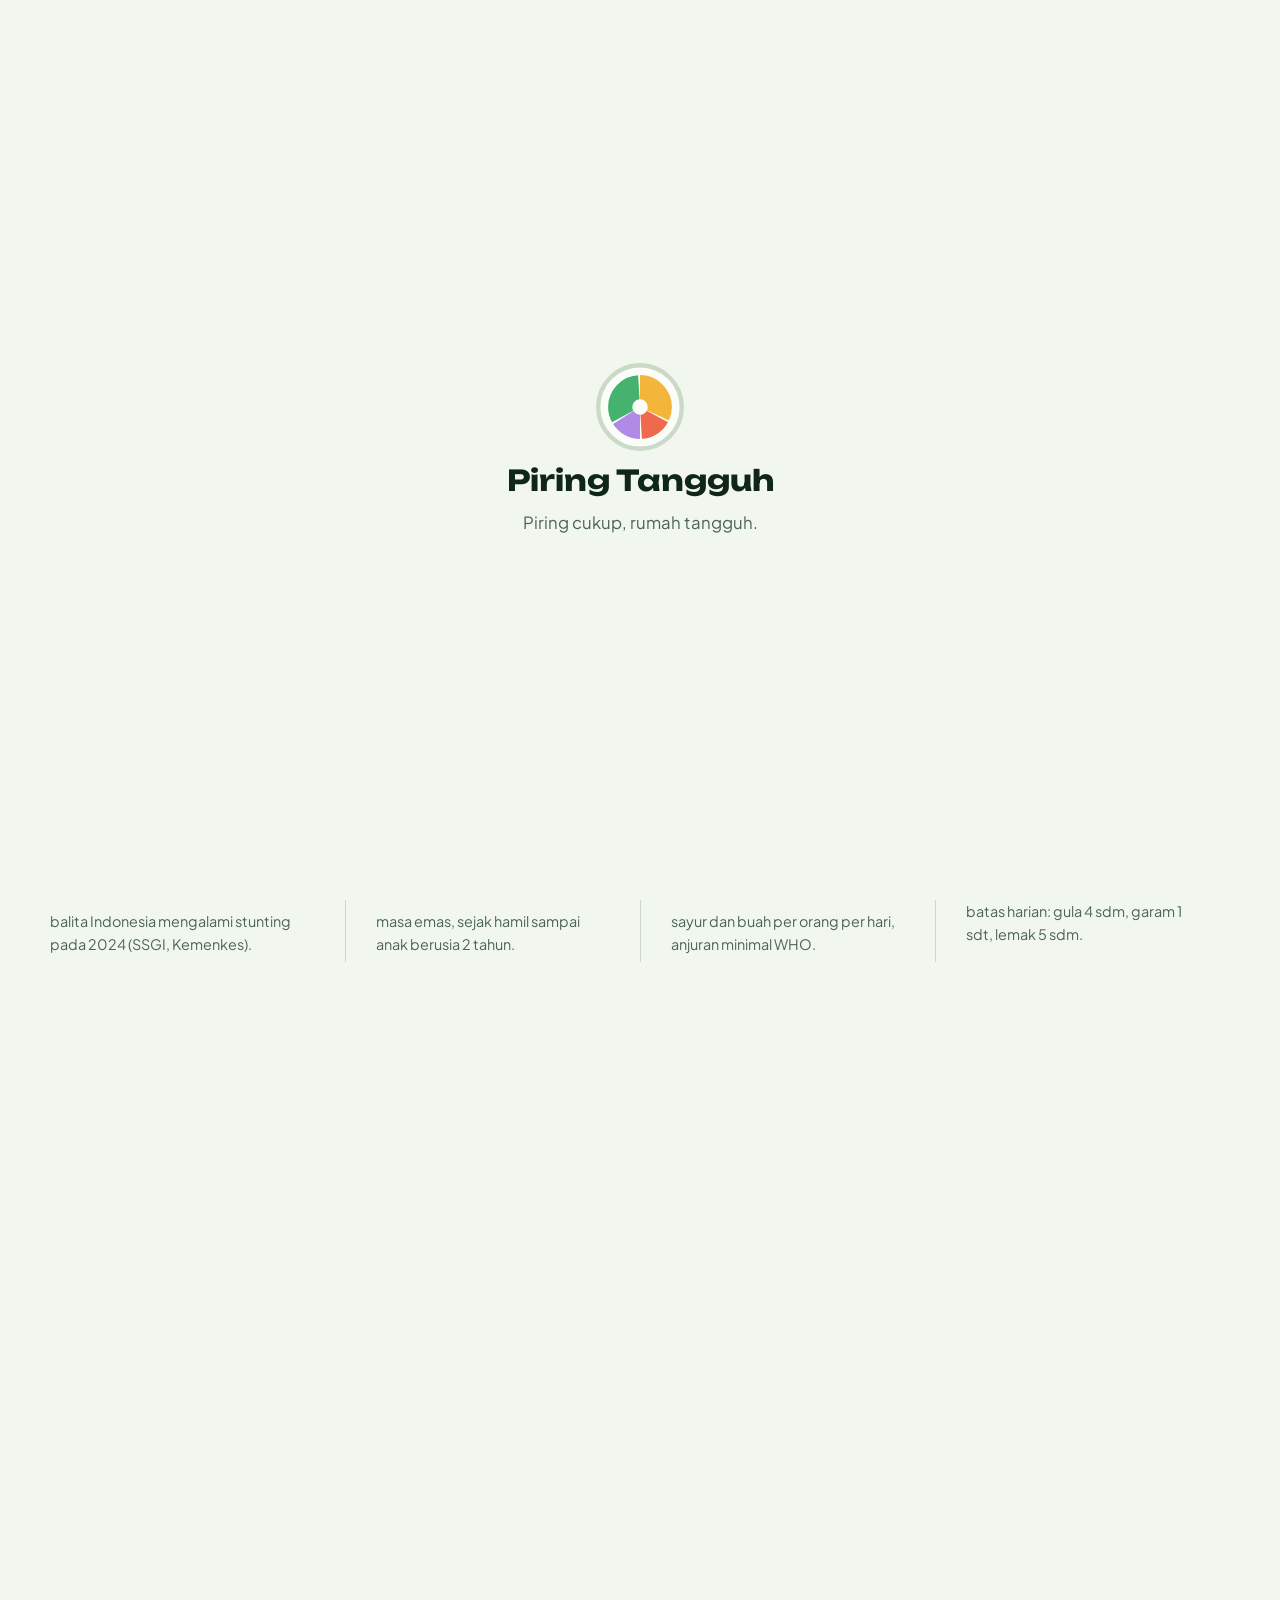
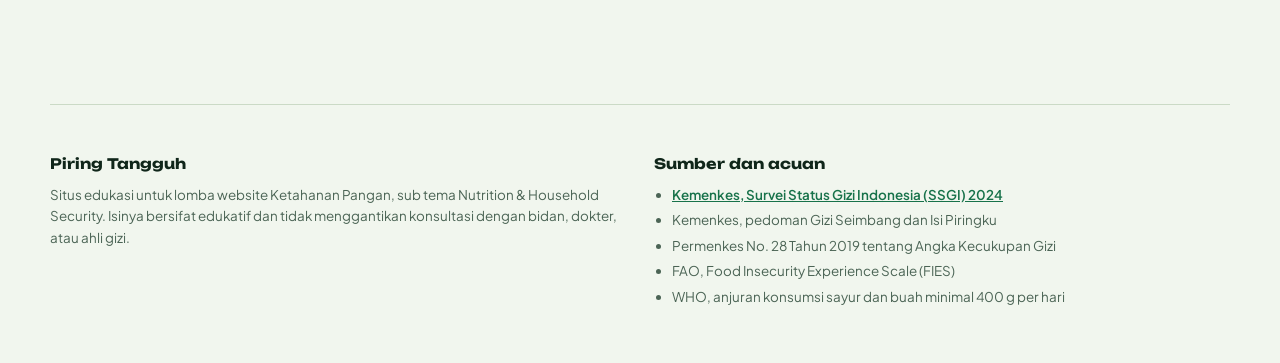
==== commit da739b31: "fixingbugs" ====
--- a/piringTangguh.html
+++ b/piringTangguh.html
@@ -1,187 +1,13 @@
 <!doctype html>
 <html lang="id">
 <head>
-<meta charset="utf-8">
-<meta name="viewport" content="width=device-width,initial-scale=1,viewport-fit=cover">
-<title>Piring Tangguh</title>
-<meta name="claude:viewport-fit-sides" content="cover">
-<link rel="preconnect" href="https://fonts.googleapis.com">
-<link rel="preconnect" href="https://fonts.gstatic.com" crossorigin>
-<link href="https://fonts.googleapis.com/css2?family=Plus+Jakarta+Sans:wght@400;500;600;700;800&family=Unbounded:wght@500;700;800&display=swap" rel="stylesheet">
-<link rel="stylesheet" href="style.css">
+  <meta charset="utf-8">
+  <meta name="viewport" content="width=device-width,initial-scale=1">
+  <meta http-equiv="refresh" content="0; url=./">
+  <link rel="canonical" href="./">
+  <title>Piring Tangguh</title>
 </head>
 <body>
-<header class="nav wrap">
-  <a class="brand" href="#beranda" aria-label="Piring Tangguh, ke atas">
-    <svg viewBox="0 0 40 40" aria-hidden="true"><circle cx="20" cy="20" r="19" fill="var(--plate)" stroke="var(--line)" stroke-width="2"/><g transform="rotate(-90 20 20)" fill="none" stroke-width="11"><circle cx="20" cy="20" r="9" pathLength="100" stroke="var(--c-pokok)" stroke-dasharray="32 100"/><circle cx="20" cy="20" r="9" pathLength="100" stroke="var(--c-lauk)" stroke-dasharray="16 100" stroke-dashoffset="-33"/><circle cx="20" cy="20" r="9" pathLength="100" stroke="var(--c-buah)" stroke-dasharray="16 100" stroke-dashoffset="-50"/><circle cx="20" cy="20" r="9" pathLength="100" stroke="var(--c-sayur)" stroke-dasharray="32 100" stroke-dashoffset="-67"/></g></svg>
-    Piring Tangguh
-  </a>
-  <nav class="links" aria-label="Navigasi bagian">
-    <a href="#piring">Piring</a>
-    <a href="#kalkulator">Kalkulator</a>
-    <a href="#cek">Cek Rumah</a>
-    <a href="#lokal">Pangan Lokal</a>
-    <a href="#hpk">1.000 Hari</a>
-    <a href="#aksi">Aksi</a>
-    <a href="#tanya">Tanya</a>
-  </nav>
-  <button class="theme" id="themeBtn" type="button" aria-label="Ganti tema terang atau gelap"></button>
-</header>
-
-<main class="wrap">
-  <section class="hero" id="beranda" style="padding-bottom:clamp(28px,5vw,56px)">
-    <div>
-      <p class="eyebrow">Nutrition &amp; Household Security</p>
-      <h1>Piring cukup, rumah <span class="hl">tangguh</span>.</h1>
-      <p class="lead">Gizi seimbang dimulai dari dapur sendiri. Hitung kebutuhan keluarga, periksa ketahanan pangan rumah, dan temukan bahan lokal yang murah dan bergizi.</p>
-      <div class="cta">
-        <a class="btn primary" href="#kalkulator">Hitung kebutuhan keluarga <svg viewBox="0 0 16 16" fill="none" stroke="currentColor" stroke-width="2" stroke-linecap="round" stroke-linejoin="round"><path d="M3 8h10M9 4l4 4-4 4"/></svg></a>
-        <a class="btn ghost" href="#cek">Cek ketahanan rumah</a>
-      </div>
-      <ul class="proof">
-        <li><i></i>Mengacu pada Isi Piringku Kemenkes</li>
-        <li><i style="background:var(--c-pokok)"></i>Angka gizi dari AKG 2019</li>
-        <li><i style="background:var(--c-lauk)"></i>Gratis dan tanpa daftar</li>
-      </ul>
-    </div>
-    <div class="hero-plate" id="heroPlate">
-      <span class="chip" style="left:-2%;top:10%;--d:0s"><b style="background:var(--c-pokok)"></b>Makanan pokok <span>33%</span></span>
-      <span class="chip" style="right:-3%;top:26%;--d:-2s"><b style="background:var(--c-lauk)"></b>Lauk pauk <span>17%</span></span>
-      <span class="chip" style="left:-3%;bottom:20%;--d:-1s"><b style="background:var(--c-sayur)"></b>Sayuran <span>33%</span></span>
-      <span class="chip" style="right:4%;bottom:5%;--d:-3s"><b style="background:var(--c-buah)"></b>Buah <span>17%</span></span>
-    </div>
-  </section>
-</main>
-
-<div class="ticker" aria-hidden="true"><div class="ticker-track" id="ticker"></div></div>
-
-<main class="wrap">
-  <div class="stats">
-    <div class="stat"><strong><span data-count="19.8" data-dec="1">19,8</span><small>%</small></strong><p>balita Indonesia mengalami stunting pada 2024 (SSGI, Kemenkes).</p></div>
-    <div class="stat"><strong><span data-count="1000" data-dec="0">1.000</span><small>hari</small></strong><p>masa emas, sejak hamil sampai anak berusia 2 tahun.</p></div>
-    <div class="stat"><strong><span data-count="400" data-dec="0">400</span><small>g</small></strong><p>sayur dan buah per orang per hari, anjuran minimal WHO.</p></div>
-    <div class="stat"><strong style="font-size:clamp(1.4rem,3vw,2.2rem)">G4 G1 L5</strong><p>batas harian: gula 4 sdm, garam 1 sdt, lemak 5 sdm.</p></div>
-  </div>
-
-  <!-- PLATE -->
-  <section id="piring">
-    <div class="head reveal"><p class="eyebrow">Isi Piringku</p><h2>Satu piring, empat bagian</h2><p>Ketuk setiap bagian untuk melihat porsi, contoh bahan lokal, dan cara menghemat.</p></div>
-    <div class="panel reveal">
-      <div class="plate-grid">
-        <div class="plate-box"><svg id="bigPlate" class="plate" viewBox="0 0 400 400" role="group" aria-label="Piring dengan empat bagian"></svg></div>
-        <div class="detail" id="detail" aria-live="polite"></div>
-      </div>
-      <div class="limits">
-        <div class="limit"><h4>Gula</h4><strong>4 sdm</strong><small>sekitar 50 g per hari</small><div class="dots" data-n="4"></div></div>
-        <div class="limit"><h4>Garam</h4><strong>1 sdt</strong><small>sekitar 5 g per hari</small><div class="dots" data-n="1"></div></div>
-        <div class="limit"><h4>Lemak</h4><strong>5 sdm</strong><small>sekitar 67 g per hari</small><div class="dots" data-n="5"></div></div>
-        <div class="limit"><h4>Air putih</h4><strong>8 gelas</strong><small>sepanjang hari</small><div class="dots w" data-n="8"></div></div>
-      </div>
-    </div>
-  </section>
-
-  <!-- CALCULATOR -->
-  <section id="kalkulator">
-    <div class="head reveal"><p class="eyebrow">Kalkulator keluarga</p><h2>Berapa kebutuhan gizi dan belanja keluarga Anda?</h2><p>Atur jumlah anggota rumah. Contoh keluarga empat orang sudah terisi, ubah sesuai rumah Anda.</p></div>
-    <div class="panel reveal">
-      <div class="calc">
-        <div>
-          <div class="members" id="members"></div>
-          <p style="margin-top:14px;font-size:.78rem;color:var(--muted)">Perkiraan memakai angka kecukupan gizi (AKG 2019) yang dibulatkan. Kebutuhan nyata tiap orang bisa berbeda.</p>
-        </div>
-        <div>
-          <div class="sum">
-            <div><small>Energi per hari</small><strong><span id="kcal" data-v="0">0</span><em>kkal</em></strong></div>
-            <div><small>Protein per hari</small><strong><span id="prot" data-v="0">0</span><em>gram</em></strong></div>
-          </div>
-          <div class="share" id="share" aria-hidden="true"></div>
-          <ul class="legend" id="legend"></ul>
-          <div class="shop">
-            <h3>Perkiraan belanja satu pekan</h3>
-            <p class="note">Harga di bawah hanya contoh. Ubah sesuai harga di pasar Anda.</p>
-            <div class="rows" id="rows"></div>
-            <div class="total"><div><span>Total per pekan</span><br><strong id="tot" data-v="0">Rp 0</strong></div><span id="perhead"></span></div>
-          </div>
-        </div>
-      </div>
-    </div>
-  </section>
-
-  <!-- SELF CHECK -->
-  <section id="cek">
-    <div class="head reveal"><p class="eyebrow">Cek ketahanan rumah</p><h2>Seberapa aman pangan di rumah Anda?</h2><p>Delapan pertanyaan ini diadaptasi dari skala pengalaman kerawanan pangan (FIES) milik FAO. Jawaban Anda tidak disimpan.</p></div>
-    <div class="check reveal">
-      <form class="qs" id="qs" onsubmit="return false"></form>
-      <aside class="result" id="result" aria-live="polite">
-        <div class="score" id="score">Belum ada jawaban</div>
-        <div class="meter" id="meter"><i></i><i></i><i></i><i></i><i></i><i></i><i></i><i></i></div>
-        <div class="lvl" id="lvl">Jawab semua pertanyaan</div>
-        <p class="desc" id="desc">Dalam 12 bulan terakhir, apakah hal-hal berikut terjadi pada Anda atau anggota rumah karena kekurangan uang atau sumber daya lain?</p>
-        <ul id="steps"></ul>
-        <p class="fine">Alat refleksi ini bukan penilaian resmi dan bukan pengganti saran tenaga kesehatan atau petugas sosial.</p>
-      </aside>
-    </div>
-  </section>
-
-  <!-- LOCAL FOODS -->
-  <section id="lokal">
-    <div class="head reveal"><p class="eyebrow">Pangan lokal</p><h2>Bergizi tidak harus mahal</h2><p>Pilih zat gizi yang sedang dibutuhkan, lalu lihat bahan yang mudah ditemukan di pasar sekitar.</p></div>
-    <div class="reveal">
-      <div class="filters" id="filters" role="group" aria-label="Filter zat gizi"></div>
-      <div class="foods" id="foods"></div>
-      <p class="vitc"><b>Tips serap zat besi:</b> padukan sayur hijau atau kacang-kacangan dengan sumber vitamin C seperti jeruk, jambu biji, atau tomat agar zat besi nabati lebih mudah diserap.</p>
-    </div>
-  </section>
-
-  <!-- 1000 DAYS -->
-  <section id="hpk">
-    <div class="head reveal"><p class="eyebrow">1.000 hari pertama kehidupan</p><h2>Geser untuk melihat kebutuhan di setiap tahap</h2><p>Dari awal kehamilan sampai anak berusia 2 tahun, gizi menentukan pertumbuhan tubuh dan otak.</p></div>
-    <div class="panel hpk reveal">
-      <div class="track-wrap">
-        <label for="day" class="sr">Hari ke berapa dalam 1.000 hari pertama</label>
-        <input type="range" id="day" min="1" max="1000" value="400">
-        <div class="phases" aria-hidden="true"><span style="width:27%">Kehamilan</span><span style="width:18%">ASI saja</span><span style="width:55%">ASI + MPASI</span></div>
-      </div>
-      <div class="hpk-card" id="hpkCard"></div>
-    </div>
-  </section>
-
-  <!-- ACTIONS -->
-  <section id="aksi">
-    <div class="head reveal"><p class="eyebrow">Aksi rumah tangga</p><h2>Delapan langkah kecil, rumah lebih tangguh</h2><p>Centang yang sudah Anda lakukan. Kemajuan tersimpan di peramban ini saja.</p></div>
-    <div class="actions reveal">
-      <div class="ring-box" id="ringBox">
-        <div class="ring"><svg viewBox="0 0 100 100" aria-hidden="true"><circle class="bg" cx="50" cy="50" r="42"/><circle class="fg" id="ringFg" cx="50" cy="50" r="42" pathLength="100" stroke-dasharray="0 100"/></svg><div class="num" id="ringNum">0/8</div></div>
-        <p id="ringTxt">Mulai dari satu langkah.</p>
-      </div>
-      <ul class="todo" id="todo"></ul>
-    </div>
-  </section>
-
-  <!-- FAQ -->
-  <section id="tanya">
-    <div class="head reveal"><p class="eyebrow">Mitos dan fakta</p><h2>Pertanyaan yang sering muncul</h2></div>
-    <div class="faq reveal" id="faq"></div>
-  </section>
-</main>
-
-<footer class="wrap">
-  <div>
-    <h4>Piring Tangguh</h4>
-    <p>Situs edukasi untuk lomba website Ketahanan Pangan, sub tema Nutrition &amp; Household Security. Isinya bersifat edukatif dan tidak menggantikan konsultasi dengan bidan, dokter, atau ahli gizi.</p>
-  </div>
-  <div>
-    <h4>Sumber dan acuan</h4>
-    <ul>
-      <li><a href="https://www.kemkes.go.id/eng/ssgi-2024-prevalensi-stunting-nasional-turun-menjadi-198" target="_blank" rel="noopener">Kemenkes, Survei Status Gizi Indonesia (SSGI) 2024</a></li>
-      <li>Kemenkes, pedoman Gizi Seimbang dan Isi Piringku</li>
-      <li>Permenkes No. 28 Tahun 2019 tentang Angka Kecukupan Gizi</li>
-      <li>FAO, Food Insecurity Experience Scale (FIES)</li>
-      <li>WHO, anjuran konsumsi sayur dan buah minimal 400 g per hari</li>
-    </ul>
-  </div>
-</footer>
-
-<script src="script.js" defer></script>
+  <p>Halaman ini sudah dipindahkan. <a href="./">Buka Piring Tangguh</a>.</p>
 </body>
 </html>
